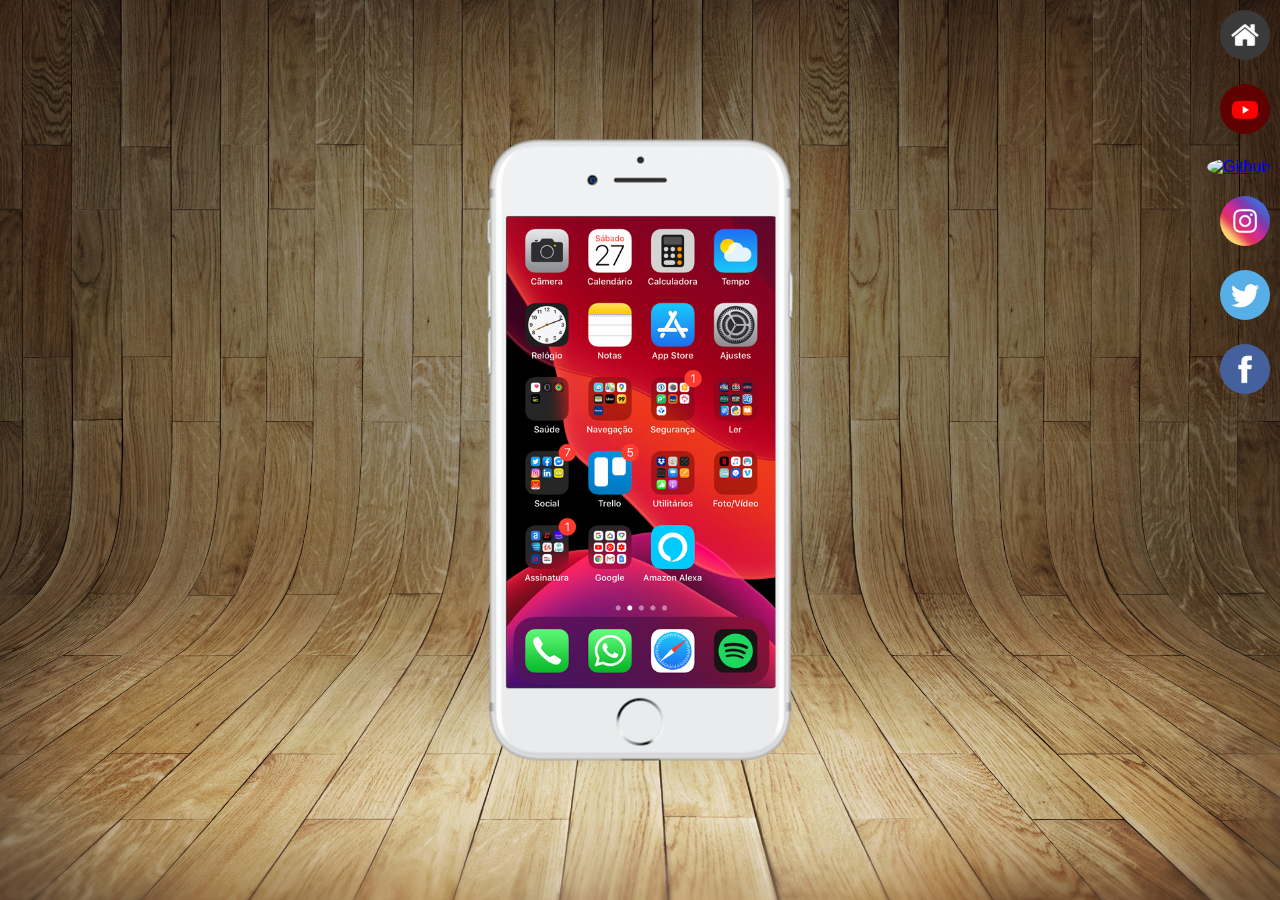
==== index.html @ 358c8b6a "Botões" ====
<!DOCTYPE html>
<html lang="pt-br">
<head>
    <meta charset="UTF-8">
    <meta http-equiv="X-UA-Compatible" content="IE=edge">
    <meta name="viewport" content="width=device-width, initial-scale=1.0">
    <link rel="shortcut icon" href="favicon.ico" type="image/x-icon">
    <link rel="stylesheet" href="Estilos/style.css">

    <title>Redes Sociais</title>
</head>
<body>
    <main>
        <section id="telefone">
            <iframe src="home.html"  name="tela" id="tela"
            frameborder="0"> 
            Seu navegador não é compatível com isso
                 
        </iframe>
        </section>
        
        <section id="redes-sociais">

            <a href="#" target="tela"><img src="imagens/logo-home.jpg" alt="Home"></a><br>                                                   

            <a href="#" target="tela"><img src="imagens/logo-youtube.jpg" alt="YouTube"></a><br>
       

            <a href="#" target="tela"><img src="imagens/logo-Github.jpg" alt="Github"></a><br>

            <a href="#" target="tela"><img src="imagens/logo-instagram.jpg" alt="Instagram"></a><br>

            <a href="#" target="tela"><img src="imagens/logo-twitter.jpg" alt="Twitter"></a><br>

            <a href="#" target="tela"><img src="imagens/logo-facebook.jpg" alt="Facebook"></a>
      
        </section>
    
    </main>
    
</body>
</html>
---- Estilos/style.css ----
@charset "UTF-8";

* {
    margin: 0px;
    padding: 0px;
    font-family:Arial, Helvetica, sans-serif;
}

html, body {
    height: 100vh;
    width: 100vw;
    background-color: black;
    }

    body {
        background: url('../imagens/fundo-madeira.jpg')
        no-repeat top center;
        background-size: cover;
        background-attachment: fixed;
    }

    main{
        position: relative;
        height: 100vh;        
       
    }

    section#telefone {
        position: absolute;
        top: 50%;
        left: 50%;
        transform: translate(-50%, -50%);
        height: 627px;
        width: 311px;       
        background: url('../imagens/frame-iphone.png') no-repeat ;
    }

    iframe#tela {
        position: relative;
        top: 80px;
        left: 22px;
        width: 269px;
        height: 471px;
    }  

    section#redes-sociais {
        text-align: right;
    }
    
    section#redes-sociais img {
        width: 50px;
        margin: 10px;
        border-radius: 50%;
        box-shadow: 2px 2px 5px  rgba(0, 0, 0, 0, 0.400);
        box-sizing: border-box;
    }

    section#redes-sociais img:hover {
        border: 2px solid rgba(255, 255, 255, 0.637);
        transform: translate(-3px, -3px);
        box-shadow: 5px 5px 10px rgba(255, 255, 255, 0.623);
        transition: transform .5s, border .5s;
        
    }
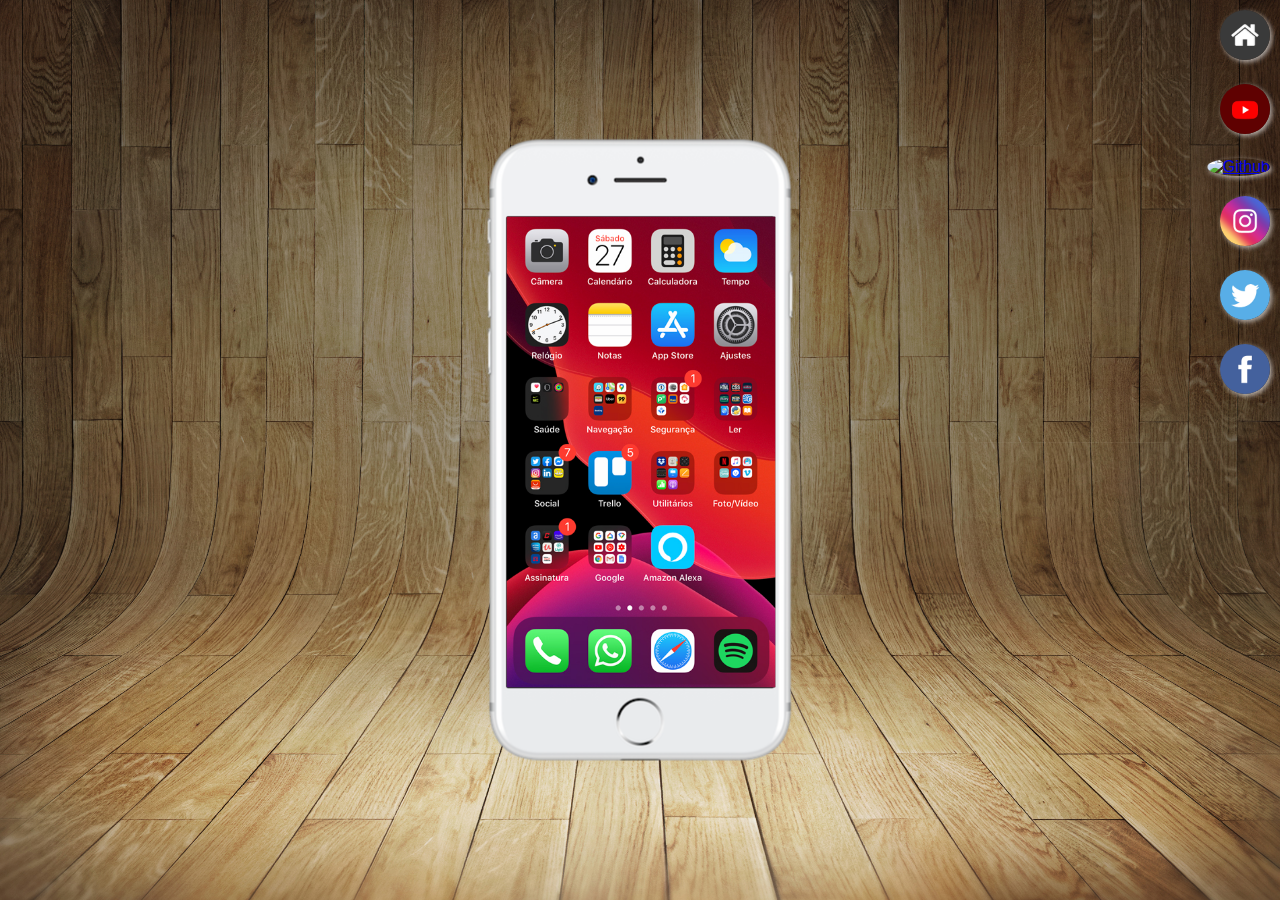
==== commit 13440479: "youtube" ====
--- a/index.html
+++ b/index.html
@@ -21,16 +21,16 @@
         
         <section id="redes-sociais">
 
-            <a href="#" target="tela"><img src="imagens/logo-home.jpg" alt="Home"></a><br>                                                   
+            <a href="home.html" target="tela"><img src="imagens/logo-home.jpg" alt="Home"></a> <br>                                                   
 
-            <a href="#" target="tela"><img src="imagens/logo-youtube.jpg" alt="YouTube"></a><br>
+            <a href="youtube.html" target="tela"><img src="imagens/logo-youtube.jpg" alt="YouTube"></a><br>
        
 
             <a href="#" target="tela"><img src="imagens/logo-Github.jpg" alt="Github"></a><br>
 
-            <a href="#" target="tela"><img src="imagens/logo-instagram.jpg" alt="Instagram"></a><br>
+            <a href="#" target="tela"><img src="imagens/logo-instagram.jpg" alt="Instagram"></a> <br>
 
-            <a href="#" target="tela"><img src="imagens/logo-twitter.jpg" alt="Twitter"></a><br>
+            <a href="#" target="tela"><img src="imagens/logo-twitter.jpg" alt="Twitter"></a> <br>
 
             <a href="#" target="tela"><img src="imagens/logo-facebook.jpg" alt="Facebook"></a>
       
--- a/Estilos/style.css
+++ b/Estilos/style.css
@@ -51,7 +51,7 @@
         width: 50px;
         margin: 10px;
         border-radius: 50%;
-        box-shadow: 2px 2px 5px  rgba(0, 0, 0, 0, 0.400);
+        box-shadow: 2px 2px 5px  rgba(255, 255, 255, 0.637);
         box-sizing: border-box;
     }
 
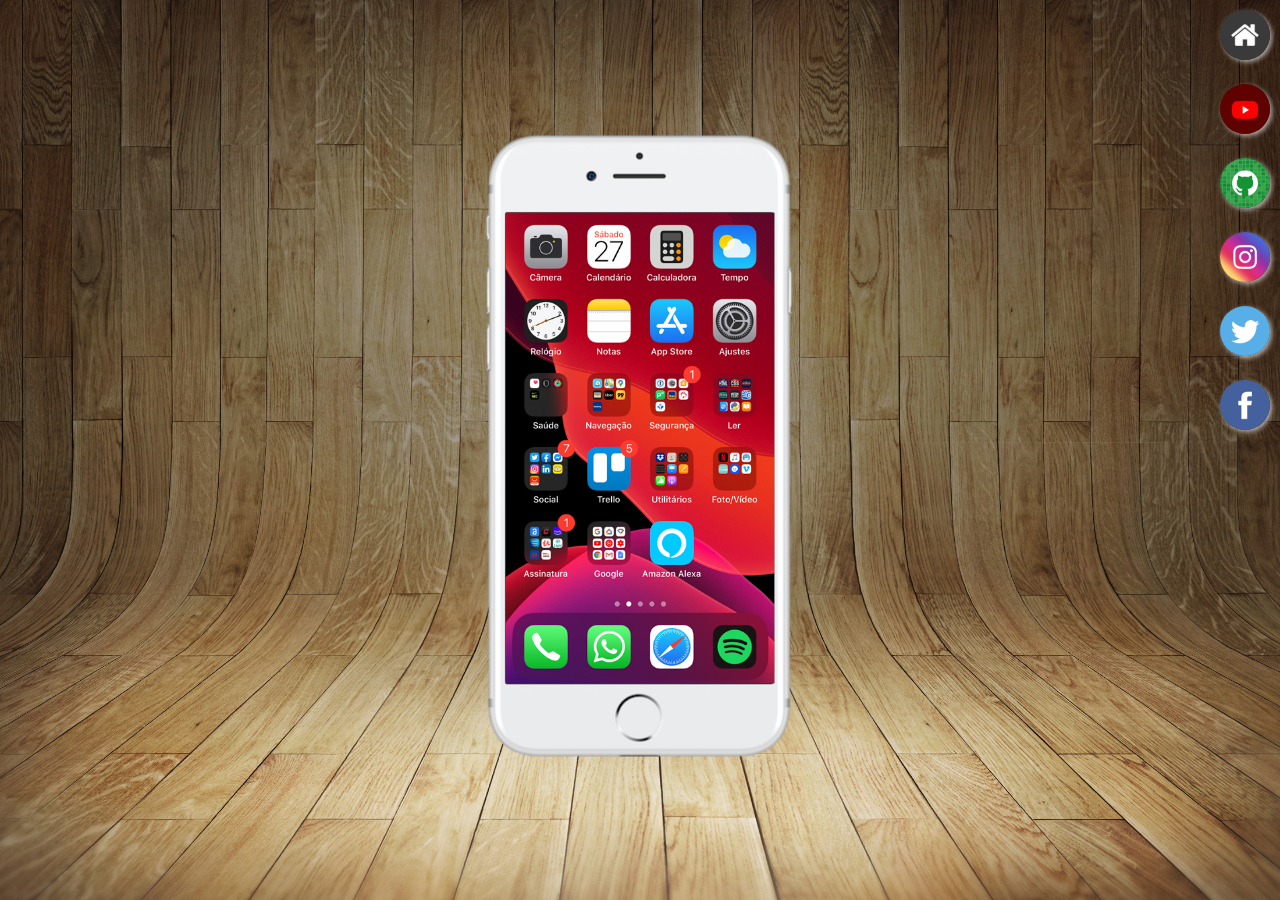
==== commit e1316f04: "EM23082022" ====
--- a/index.html
+++ b/index.html
@@ -23,16 +23,17 @@
 
             <a href="home.html" target="tela"><img src="imagens/logo-home.jpg" alt="Home"></a> <br>                                                   
 
-            <a href="youtube.html" target="tela"><img src="imagens/logo-youtube.jpg" alt="YouTube"></a><br>
+            <a href="youtube.html" target="tela"><img src="imagens/logo-youtube.jpg" alt="youtube"></a><br>
        
 
-            <a href="#" target="tela"><img src="imagens/logo-Github.jpg" alt="Github"></a><br>
+            <a href="github.html" target="tela"><img src="imagens/logo-github.jpg" alt="
+                github"></a> <br>
 
-            <a href="#" target="tela"><img src="imagens/logo-instagram.jpg" alt="Instagram"></a> <br>
+            <a href="instagram.html" target="tela"><img src="imagens/logo-instagram.jpg" alt="Instagram"></a> <br>
 
-            <a href="#" target="tela"><img src="imagens/logo-twitter.jpg" alt="Twitter"></a> <br>
+            <a href="twitter.html" target="tela"><img src="imagens/logo-twitter.jpg" alt="Twitter"></a> <br>
 
-            <a href="#" target="tela"><img src="imagens/logo-facebook.jpg" alt="Facebook"></a>
+            <a href="facebook.html" target="tela"><img src="imagens/logo-facebook.jpg" alt="Facebook"></a>
       
         </section>
     
--- a/Estilos/style.css
+++ b/Estilos/style.css
@@ -30,8 +30,8 @@
         top: 50%;
         left: 50%;
         transform: translate(-50%, -50%);
-        height: 627px;
-        width: 311px;       
+        height: 635px;
+        width: 313px;       
         background: url('../imagens/frame-iphone.png') no-repeat ;
     }
 
@@ -59,8 +59,7 @@
         border: 2px solid rgba(255, 255, 255, 0.637);
         transform: translate(-3px, -3px);
         box-shadow: 5px 5px 10px rgba(255, 255, 255, 0.623);
-        transition: transform .5s, border .5s;
-        
+        transition: transform .5s, border .5s;        
     }
 
     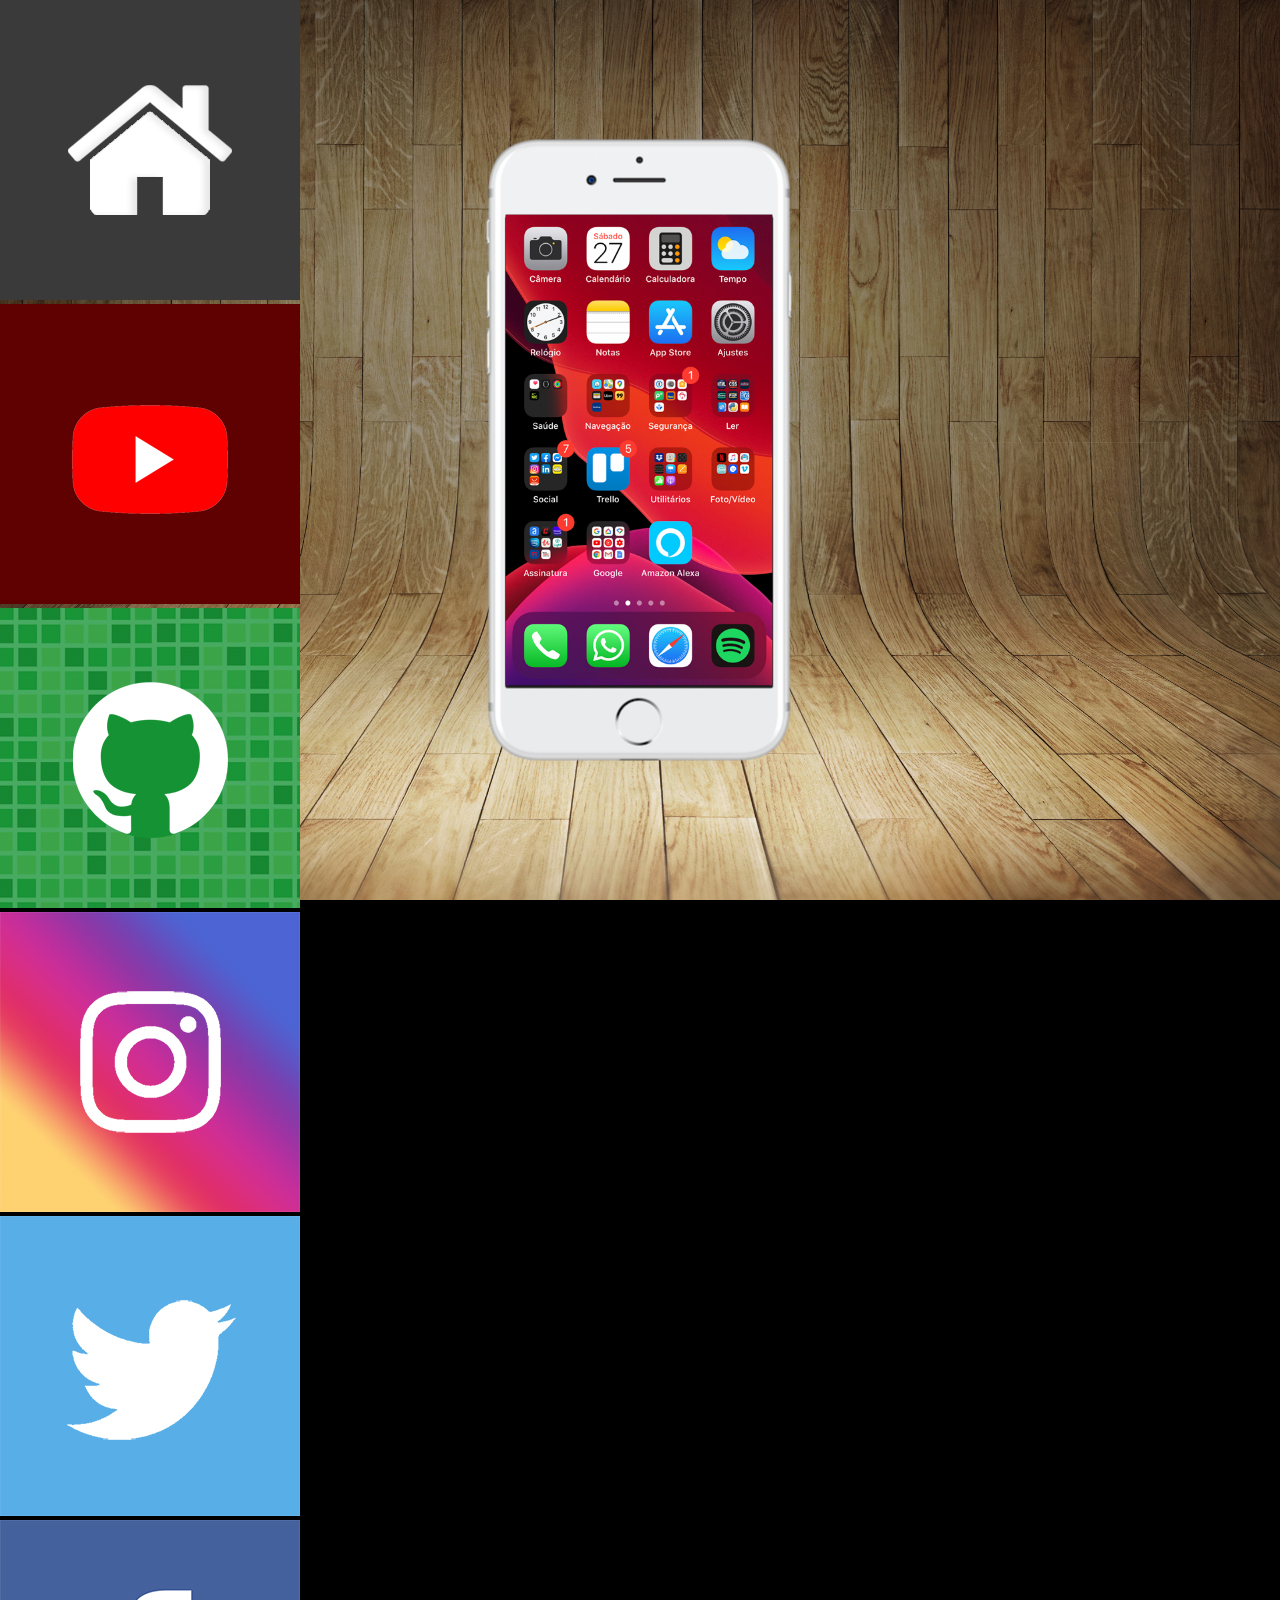
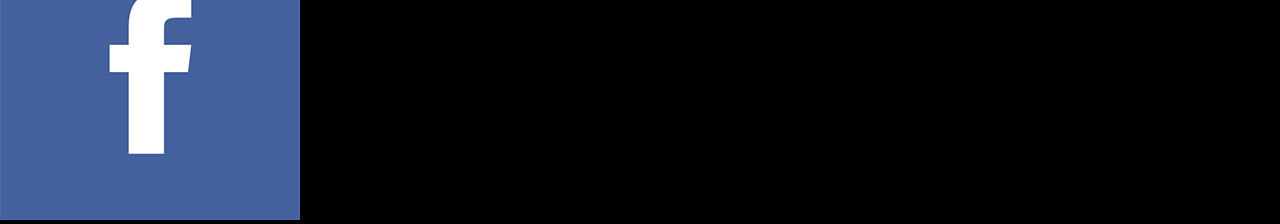
==== commit 0ed7a357: "Update index.html" ====
--- a/index.html
+++ b/index.html
@@ -19,7 +19,7 @@
         </iframe>
         </section>
         
-        <section id="redes-sociais">
+        <section id="home">
 
             <a href="home.html" target="tela"><img src="imagens/logo-home.jpg" alt="Home"></a> <br>                                                   
 
@@ -40,4 +40,4 @@
     </main>
     
 </body>
-</html>+</html>
--- a/Estilos/style.css
+++ b/Estilos/style.css
@@ -30,16 +30,16 @@
         top: 50%;
         left: 50%;
         transform: translate(-50%, -50%);
-        height: 635px;
+        height: 627px;
         width: 313px;       
         background: url('../imagens/frame-iphone.png') no-repeat ;
     }
 
     iframe#tela {
         position: relative;
-        top: 80px;
+        top: 78px;
         left: 22px;
-        width: 269px;
+        width: 267px;
         height: 471px;
     }  
 
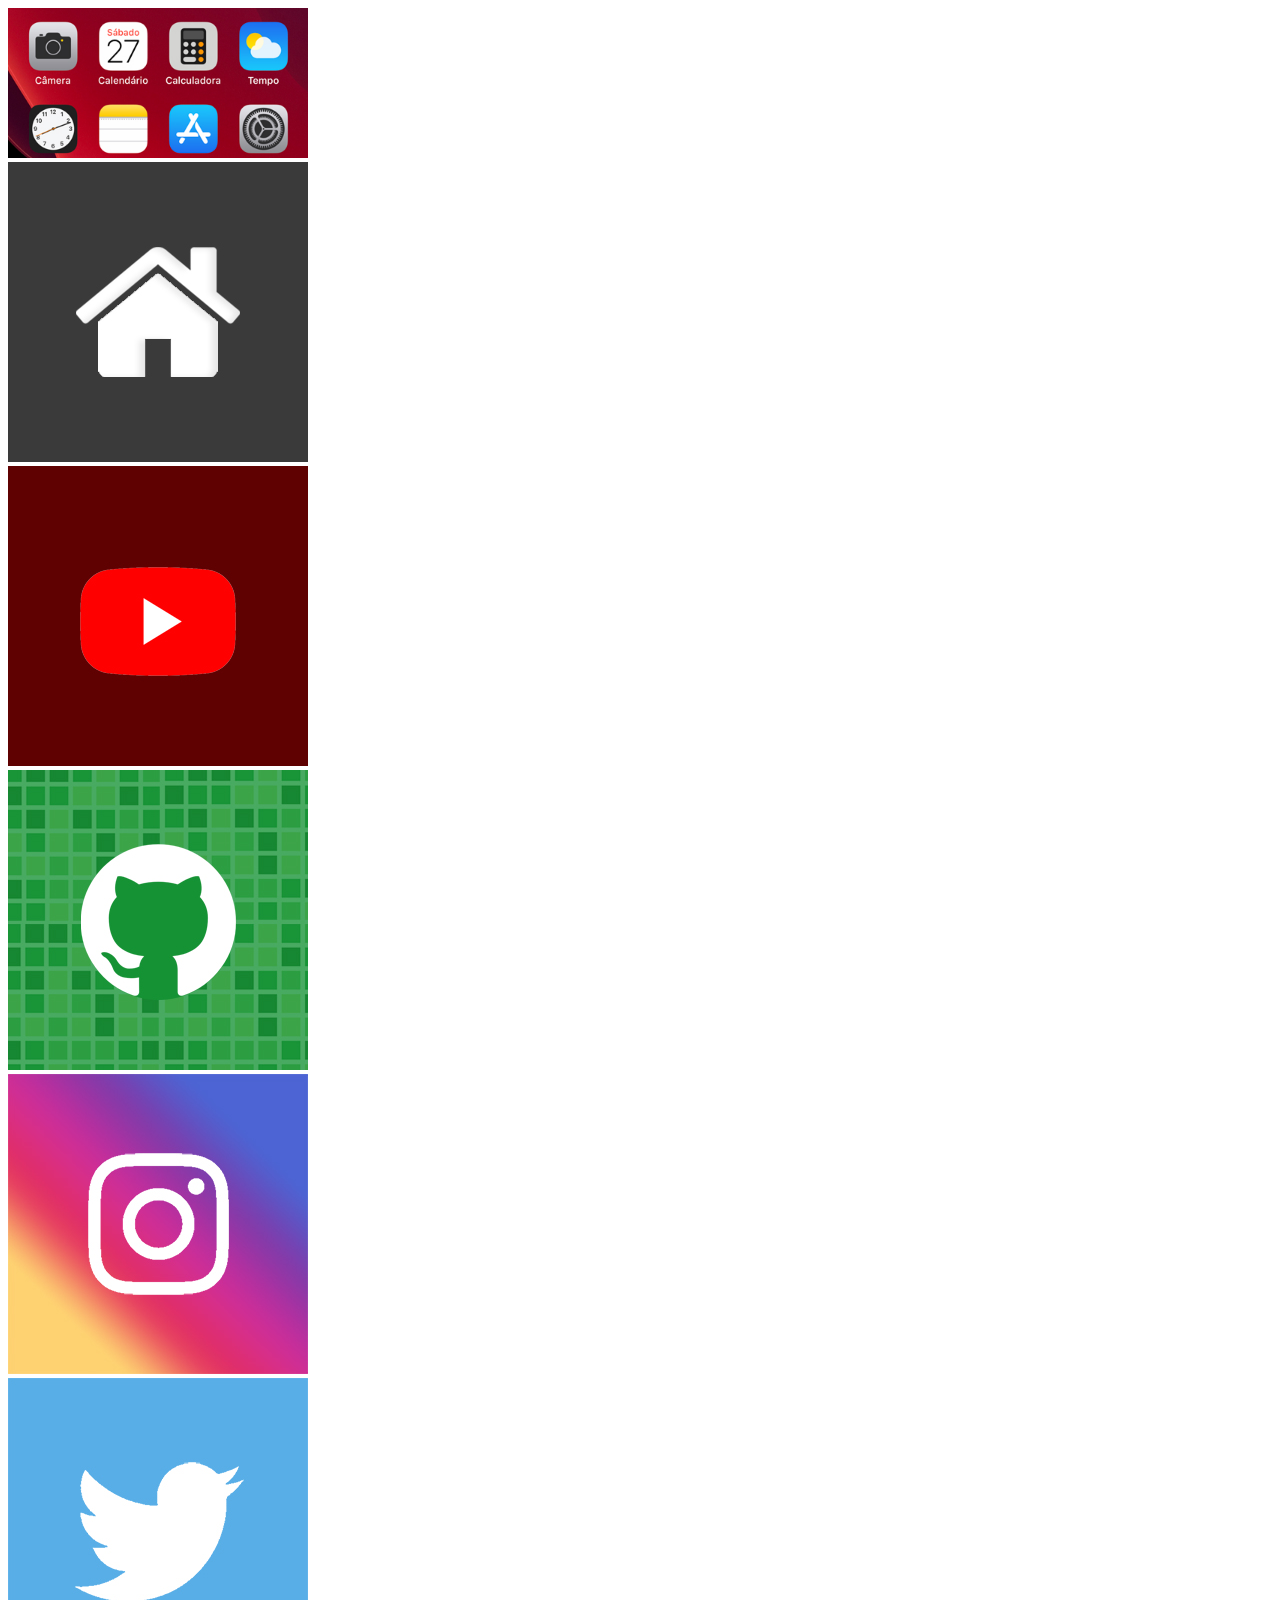
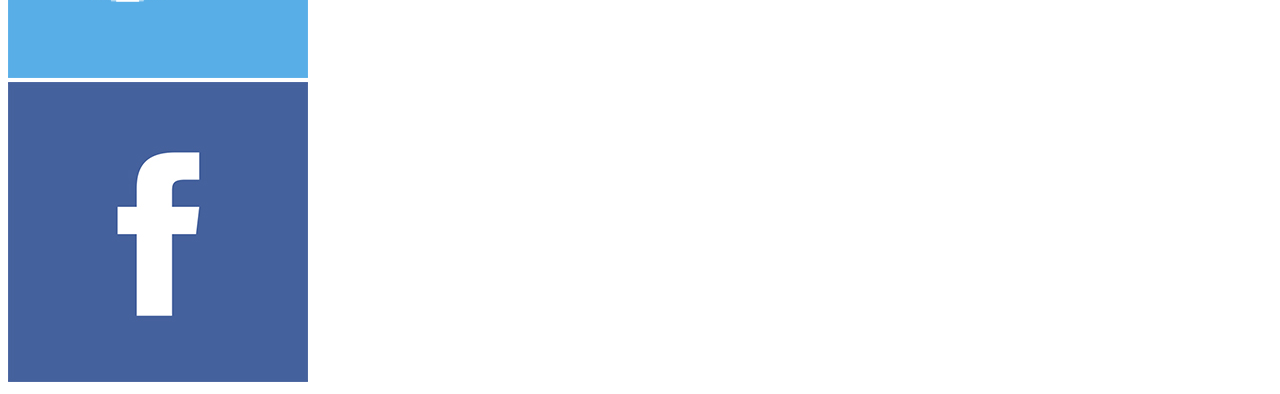
==== commit f1afb92b: "Update index.html" ====
--- a/index.html
+++ b/index.html
@@ -5,7 +5,7 @@
     <meta http-equiv="X-UA-Compatible" content="IE=edge">
     <meta name="viewport" content="width=device-width, initial-scale=1.0">
     <link rel="shortcut icon" href="favicon.ico" type="image/x-icon">
-    <link rel="stylesheet" href="Estilos/style.css">
+    <link rel="stylesheet" href="estilosinicial/estilosinicial.css">
 
     <title>Redes Sociais</title>
 </head>
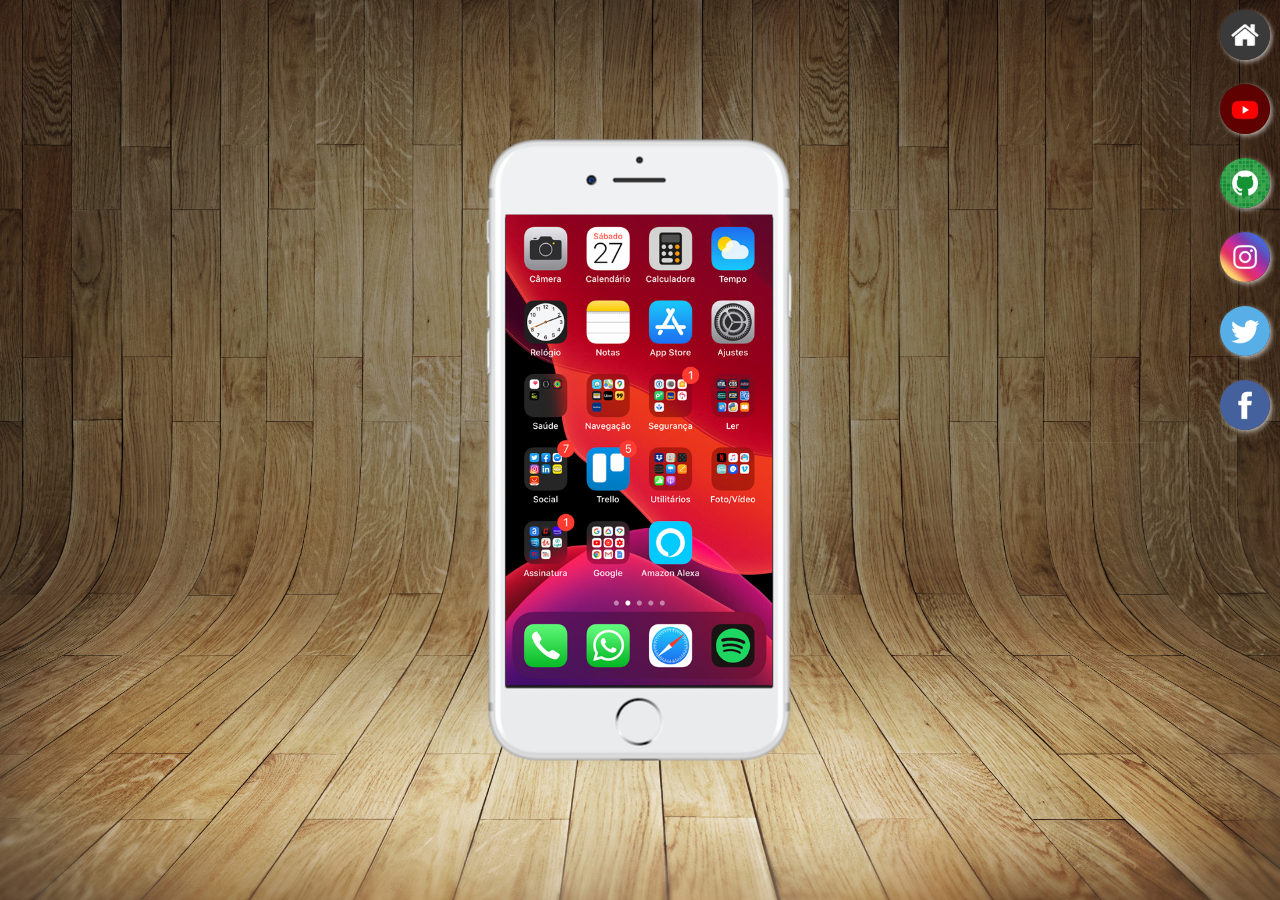
==== commit 41cf6f15: "Update index.html" ====
--- a/index.html
+++ b/index.html
@@ -5,7 +5,7 @@
     <meta http-equiv="X-UA-Compatible" content="IE=edge">
     <meta name="viewport" content="width=device-width, initial-scale=1.0">
     <link rel="shortcut icon" href="favicon.ico" type="image/x-icon">
-    <link rel="stylesheet" href="estilosinicial/estilosinicial.css">
+    <link rel="stylesheet" href="Estilos/style.css">
 
     <title>Redes Sociais</title>
 </head>
@@ -19,7 +19,7 @@
         </iframe>
         </section>
         
-        <section id="home">
+        <section id="redes-sociais">
 
             <a href="home.html" target="tela"><img src="imagens/logo-home.jpg" alt="Home"></a> <br>                                                   
 
--- a/Estilos/style.css
+++ b/Estilos/style.css
@@ -0,0 +1,65 @@
+@charset "UTF-8";
+
+* {
+    margin: 0px;
+    padding: 0px;
+    font-family:Arial, Helvetica, sans-serif;
+}
+
+html, body {
+    height: 100vh;
+    width: 100vw;
+    background-color: black;
+    }
+
+    body {
+        background: url('../imagens/fundo-madeira.jpg')
+        no-repeat top center;
+        background-size: cover;
+        background-attachment: fixed;
+    }
+
+    main{
+        position: relative;
+        height: 100vh;        
+       
+    }
+
+    section#telefone {
+        position: absolute;
+        top: 50%;
+        left: 50%;
+        transform: translate(-50%, -50%);
+        height: 627px;
+        width: 313px;       
+        background: url('../imagens/frame-iphone.png') no-repeat ;
+    }
+
+    iframe#tela {
+        position: relative;
+        top: 78px;
+        left: 22px;
+        width: 267px;
+        height: 471px;
+    }  
+
+    section#redes-sociais {
+        text-align: right;
+    }
+    
+    section#redes-sociais img {
+        width: 50px;
+        margin: 10px;
+        border-radius: 50%;
+        box-shadow: 2px 2px 5px  rgba(255, 255, 255, 0.637);
+        box-sizing: border-box;
+    }
+
+    section#redes-sociais img:hover {
+        border: 2px solid rgba(255, 255, 255, 0.637);
+        transform: translate(-3px, -3px);
+        box-shadow: 5px 5px 10px rgba(255, 255, 255, 0.623);
+        transition: transform .5s, border .5s;        
+    }
+
+    